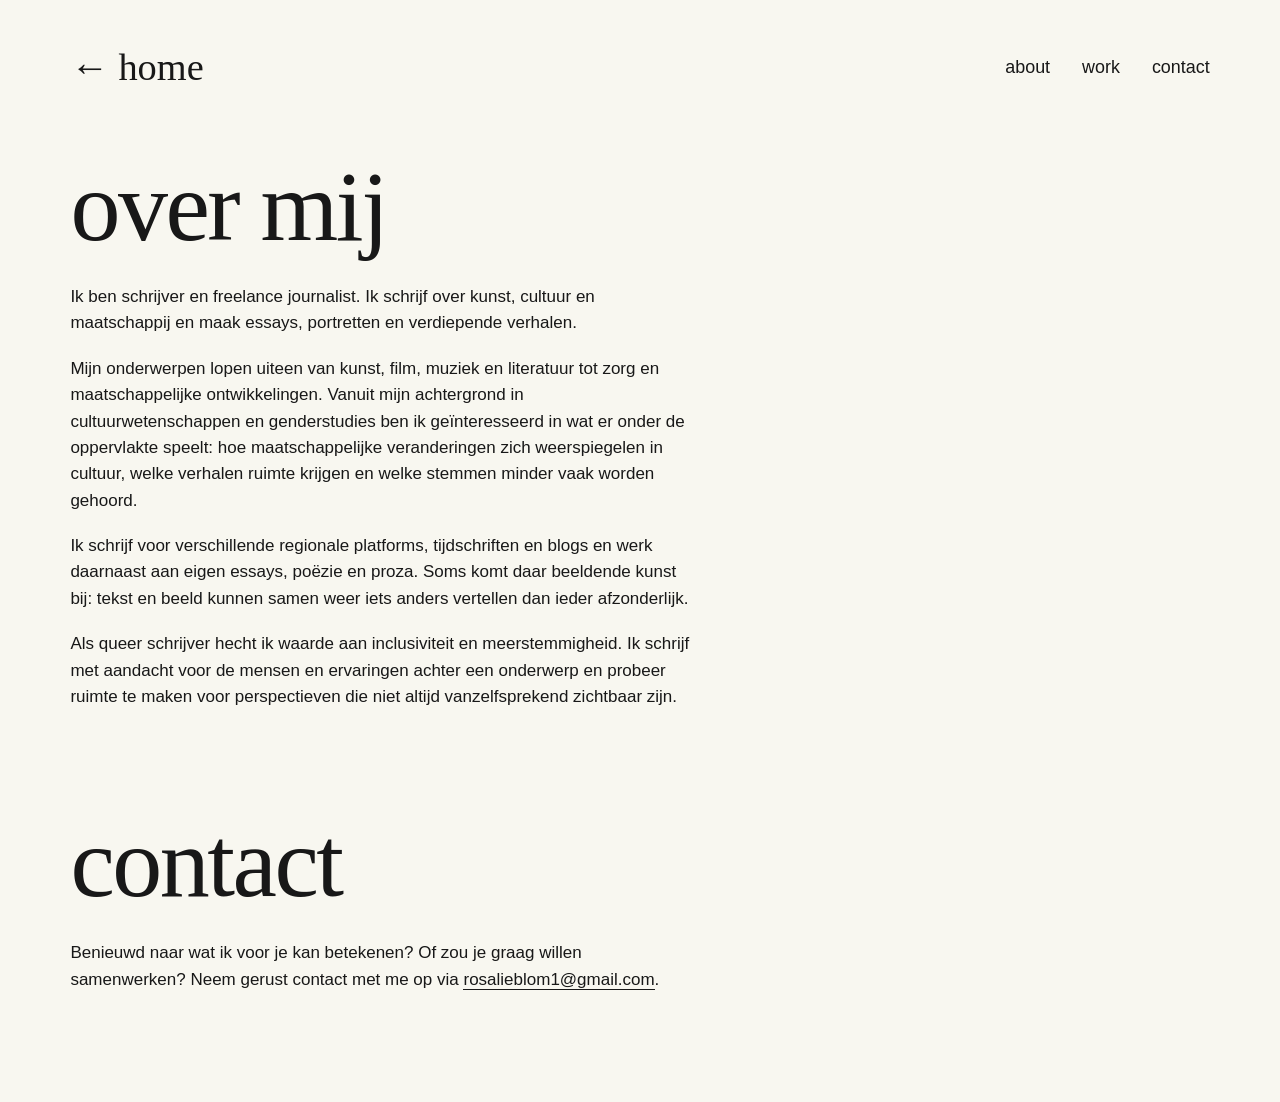
==== about.html @ 25ec0094 "Add portfolio website: landing page with mirroring portrait, about, work carousel and project pages " ====
<!DOCTYPE html>
<html lang="nl">
<head>
    <meta charset="UTF-8">
    <meta
        name="viewport"
        content="width=device-width, initial-scale=1.0"
    >

    <title>About — Rosalie Blom</title>

    <link rel="stylesheet" href="style.css">
</head>

<body class="about-page">

    <header class="page-header">

        <a href="index.html" class="back-link">
            ← home
        </a>

        <nav class="work-nav">
            <a href="about.html">about</a>
            <a href="work.html">work</a>
            <a href="about.html#contact">contact</a>
        </nav>

    </header>


    <main class="about-main">

        <section class="about-section" id="about">

            <h1>over mij</h1>

            <div class="about-text">
                <p>
                    Ik ben schrijver en freelance journalist. Ik schrijf over
                    kunst, cultuur en maatschappij en maak essays, portretten
                    en verdiepende verhalen.
                </p>

                <p>
                    Mijn onderwerpen lopen uiteen van kunst, film, muziek en
                    literatuur tot zorg en maatschappelijke ontwikkelingen.
                    Vanuit mijn achtergrond in cultuurwetenschappen en
                    genderstudies ben ik geïnteresseerd in wat er onder de
                    oppervlakte speelt: hoe maatschappelijke veranderingen zich
                    weerspiegelen in cultuur, welke verhalen ruimte krijgen en
                    welke stemmen minder vaak worden gehoord.
                </p>

                <p>
                    Ik schrijf voor verschillende regionale platforms,
                    tijdschriften en blogs en werk daarnaast aan eigen essays,
                    poëzie en proza. Soms komt daar beeldende kunst bij: tekst
                    en beeld kunnen samen weer iets anders vertellen dan ieder
                    afzonderlijk.
                </p>

                <p>
                    Als queer schrijver hecht ik waarde aan inclusiviteit en
                    meerstemmigheid. Ik schrijf met aandacht voor de mensen en
                    ervaringen achter een onderwerp en probeer ruimte te maken
                    voor perspectieven die niet altijd vanzelfsprekend zichtbaar
                    zijn.
                </p>
            </div>

        </section>


        <section class="about-section" id="contact">

            <h1>contact</h1>

            <div class="about-text">
                <p>
                    Benieuwd naar wat ik voor je kan betekenen? Of zou je graag
                    willen samenwerken? Neem gerust contact met me op via
                    <a
                        class="text-link"
                        href="mailto:rosalieblom1@gmail.com"
                    >rosalieblom1@gmail.com</a>.
                </p>
            </div>

        </section>

    </main>

</body>
</html>
---- style.css ----
@font-face {
    font-family: "Bristol";
    src: url("Bristol.woff2") format("woff2");
    font-weight: normal;
    font-style: normal;
}


:root {
    --charcoal: #181818;
    --off-white: #f8f7f0;
}


* {
    box-sizing: border-box;
}


html,
body {
    margin: 0;
    padding: 0;

    width: 100%;
    min-height: 100%;

    background: var(--off-white);
    color: var(--charcoal);

    font-family:
        "Helvetica Neue",
        Helvetica,
        Arial,
        sans-serif;
}


a {
    color: inherit;
    text-decoration: none;
}


/* =====================================================
   HOMEPAGE
===================================================== */

.home-page {
    width: 100%;
    height: 100vh;
    height: 100svh;

    overflow: hidden;
}


.hero {
    position: relative;

    width: 100%;
    height: 100%;
}


/* ---------- TITLE ---------- */

.title-area {
    position: absolute;

    top: 19%;
    left: 5.5%;

    width: 90%;

    z-index: 3;
}


h1 {
    margin: 0;

    font-family: "Bristol", Georgia, serif;
    font-size: clamp(45px, 6.7vw, 75px);
    font-weight: normal;

    line-height: 0.9;
    letter-spacing: -0.025em;

    white-space: nowrap;
}


.subtitle {
    position: absolute;

    left: 54.5%;
    top: 105px;

    margin: 0;

    font-family:
        "Helvetica Neue",
        Helvetica,
        Arial,
        sans-serif;

    font-size: clamp(14px, 1.35vw, 17px);
    font-weight: 500;

    white-space: nowrap;
}


/* ---------- PORTRAIT ---------- */

.portrait-container {
    position: absolute;

    left: 50%;
    bottom: 0;

    height: 66vh;
    height: 66svh;

    transform: translateX(-50%);

    z-index: 2;

    cursor: crosshair;
}


.portrait-container img {
    display: block;

    height: 100%;
    width: auto;

    transform: scaleX(1);
    transform-origin: center;

    transition:
        transform 0.2s ease;

    user-select: none;
    -webkit-user-drag: none;
}


/* ---------- NAV ---------- */

.main-nav {
    position: absolute;

    left: 5.5%;
    bottom: 6%;

    z-index: 4;

    display: flex;
    gap: 3.5vw;
}


.main-nav a,
.work-nav a {
    font-size: clamp(14px, 1.4vw, 18px);
    font-weight: 500;

    transition: opacity 0.2s ease;
}


.main-nav a:hover,
.work-nav a:hover {
    opacity: 0.45;
}


/* =====================================================
   WORK PAGE
===================================================== */

.work-page {
    height: 100vh;
    height: 100svh;

    overflow: hidden;
}


/* ---------- HEADER ---------- */

.page-header {
    position: absolute;

    top: 5%;
    left: 5.5%;
    right: 5.5%;

    z-index: 10;

    display: flex;
    justify-content: space-between;
    align-items: center;
}


.back-link {
    font-family: "Bristol", Georgia, serif;

    font-size: clamp(25px, 3vw, 40px);
}


.work-nav {
    display: flex;
    gap: 2.5vw;
}


/* ---------- WORK ---------- */

.work-main {
    width: 100%;
    height: 100%;

    display: flex;
    flex-direction: column;

    padding-top: 14vh;
}


.work-intro {
    padding-left: 5.5%;

    flex-shrink: 0;
}


.work-intro h1 {
    font-size: clamp(55px, 8vw, 100px);
}


/* ---------- CAROUSEL ---------- */

.carousel-wrapper {
    position: relative;

    flex: 1;

    min-height: 0;

    display: flex;
    align-items: center;

    padding: 0 6vw;
}


.carousel {
    width: 100%;
    height: 65vh;

    display: flex;
    align-items: center;

    gap: 2vw;

    overflow-x: auto;
    overflow-y: hidden;

    scroll-behavior: smooth;

    scrollbar-width: none;

    cursor: grab;
}


.carousel::-webkit-scrollbar {
    display: none;
}


.carousel:active {
    cursor: grabbing;
}


/* ---------- CARDS ---------- */

.project-card {
    flex: 0 0 28vw;

    height: 52vh;

    display: flex;
    flex-direction: column;

    transition:
        transform 0.4s ease;
}


.project-image {
    width: 100%;
    height: 40vh;

    overflow: hidden;

    transition:
        height 0.4s ease,
        transform 0.4s ease;
}


.project-image img {
    width: 100%;
    height: 100%;

    object-fit: cover;

    display: block;
}


/* ---------- TEXT UNDER IMAGE ---------- */

.project-info {
    padding-top: 1.2rem;

    transition:
        opacity 0.3s ease,
        transform 0.3s ease;
}


.project-info h2 {
    margin: 0 0 0.4rem;

    font-size: 18px;
    font-weight: 500;
}


.project-info p {
    margin: 0;

    max-width: 28rem;

    font-size: 14px;
    line-height: 1.35;
}


/* ---------- HOVER ---------- */

/*
   When hovering a project:
   - image becomes smaller
   - text disappears
*/

.project-card:hover .project-image {
    height: 31vh;
}


.project-card:hover .project-info {
    opacity: 0;

    transform: translateY(10px);
}


/* ---------- ARROWS ---------- */

.carousel-button {
    position: absolute;

    top: 50%;
    transform: translateY(-50%);

    z-index: 5;

    width: 42px;
    height: 42px;

    border: none;

    background: transparent;

    color: var(--charcoal);

    font-size: 28px;

    cursor: pointer;

    transition: opacity 0.2s ease;
}


.carousel-button:hover {
    opacity: 0.4;
}


.previous {
    left: 1.5vw;
}


.next {
    right: 1.5vw;
}


/* =====================================================
   PROJECT PAGE
===================================================== */

.project-page {
    min-height: 100vh;
    overflow-x: hidden;
}


.project-main {
    width: 100%;
    min-height: 100vh;

    display: grid;

    grid-template-columns: 55% 45%;

    align-items: center;

    padding: 12vh 5.5vw 7vh;
}


.project-large-image {
    width: 90%;
    height: 70vh;

    overflow: hidden;
}


.project-large-image img {
    width: 100%;
    height: 100%;

    object-fit: cover;
}


.project-text {
    max-width: 480px;

    padding-right: 5vw;
}


.project-category {
    margin: 0 0 1.5rem;

    font-size: 12px;
    letter-spacing: 0.08em;
}


.project-text h1 {
    margin-bottom: 2rem;

    font-size: clamp(45px, 5vw, 70px);

    white-space: normal;
}


.project-text > p:not(.project-category) {
    font-size: 17px;
    line-height: 1.5;
}


.project-link {
    display: inline-block;

    margin-top: 2rem;

    padding: 12px 20px;

    border: 1px solid var(--charcoal);

    font-size: 14px;

    transition:
        background 0.2s ease,
        color 0.2s ease;
}


.project-link:hover {
    background: var(--charcoal);
    color: var(--off-white);
}


.project-subtitle {
    margin: 0 0 1.2rem;

    font-size: 19px;
    font-weight: 500;
    line-height: 1.35;
}


/* =====================================================
   ABOUT PAGE
===================================================== */

.about-main {
    max-width: 760px;

    padding: 18vh 5.5vw 10vh;
}


.about-section + .about-section {
    margin-top: 12vh;
}


.about-section h1 {
    margin-bottom: 2rem;

    font-size: clamp(55px, 8vw, 100px);
}


.about-text p {
    margin: 0 0 1.2rem;

    font-size: 17px;
    line-height: 1.55;
}


.text-link {
    border-bottom: 1px solid var(--charcoal);

    transition: opacity 0.2s ease;
}


.text-link:hover {
    opacity: 0.45;
}


/* =====================================================
   IMAGE PLACEHOLDER
   (shown when a project has no picture yet)
===================================================== */

.image-placeholder {
    width: 100%;
    height: 100%;

    display: flex;
    align-items: center;
    justify-content: center;

    padding: 1rem;

    background: #e9e6d6;

    font-family: "Bristol", Georgia, serif;
    font-size: clamp(24px, 3vw, 40px);
    text-align: center;
}


/* =====================================================
   MOBILE
===================================================== */

@media (max-width: 600px) {

    /* ---------- HOME ---------- */

    .home-page {
        height: 100svh;
    }


    .title-area {
        top: 8%;
        left: 6%;
        width: 88%;
    }


    .title-area h1 {
        font-size: 14vw;
        line-height: 0.88;

        white-space: normal;
    }


    .subtitle {
        position: relative;

        left: auto;
        top: auto;

        margin-top: 24px;

        font-size: 15px;

        white-space: normal;
    }


    .portrait-container {
        height: 58svh;
        bottom: 7svh;
    }


    /* soft fade so the trousers do not end in a hard edge */
    .portrait-container img {
        -webkit-mask-image: linear-gradient(to bottom, #000 82%, transparent);
        mask-image: linear-gradient(to bottom, #000 82%, transparent);
    }


    .main-nav {
        left: 6%;
        right: 6%;
        bottom: 3.5%;

        justify-content: space-between;

        gap: 0;
    }


    /* ---------- WORK ---------- */

    .work-page {
        height: 100svh;
    }


    .page-header {
        top: 4%;
        left: 6%;
        right: 6%;
    }


    .back-link {
        font-size: 24px;
    }


    .work-nav {
        gap: 5vw;
    }


    .work-nav a {
        font-size: 14px;
    }


    .work-main {
        padding-top: 13vh;
    }


    .work-intro {
        padding-left: 6%;
    }


    .work-intro h1 {
        font-size: 16vw;
    }


    .carousel-wrapper {
        padding: 0 6vw;
    }


    .carousel {
        height: 65vh;

        gap: 6vw;
    }


    .project-card {
        flex: 0 0 76vw;

        height: 50vh;
    }


    .project-image {
        height: 38vh;
    }


    /*
       No hover behaviour on touch screens.
       The text stays visible so the user knows
       what they are clicking.
    */

    .project-card:hover .project-image {
        height: 38vh;
    }


    .project-card:hover .project-info {
        opacity: 1;
        transform: none;
    }


    .carousel-button {
        display: none;
    }


    /* ---------- ABOUT ---------- */

    .about-main {
        padding: 15vh 6vw 8vh;
    }


    .about-section h1 {
        font-size: 16vw;
    }


    .about-text p {
        font-size: 15px;
    }


    /* ---------- PROJECT ---------- */

    .project-page {
        height: 100svh;

        overflow: auto;
    }


    .project-main {
        min-height: 100svh;

        display: flex;
        flex-direction: column;

        align-items: flex-start;

        padding: 15vh 6vw 8vh;
    }


    .project-large-image {
        width: 100%;
        height: 43vh;
    }


    .project-text {
        padding: 2rem 0 0;

        max-width: none;
    }


    .project-text h1 {
        font-size: 13vw;

        margin-bottom: 1.2rem;
    }


    .project-text > p:not(.project-category) {
        font-size: 15px;
    }

}
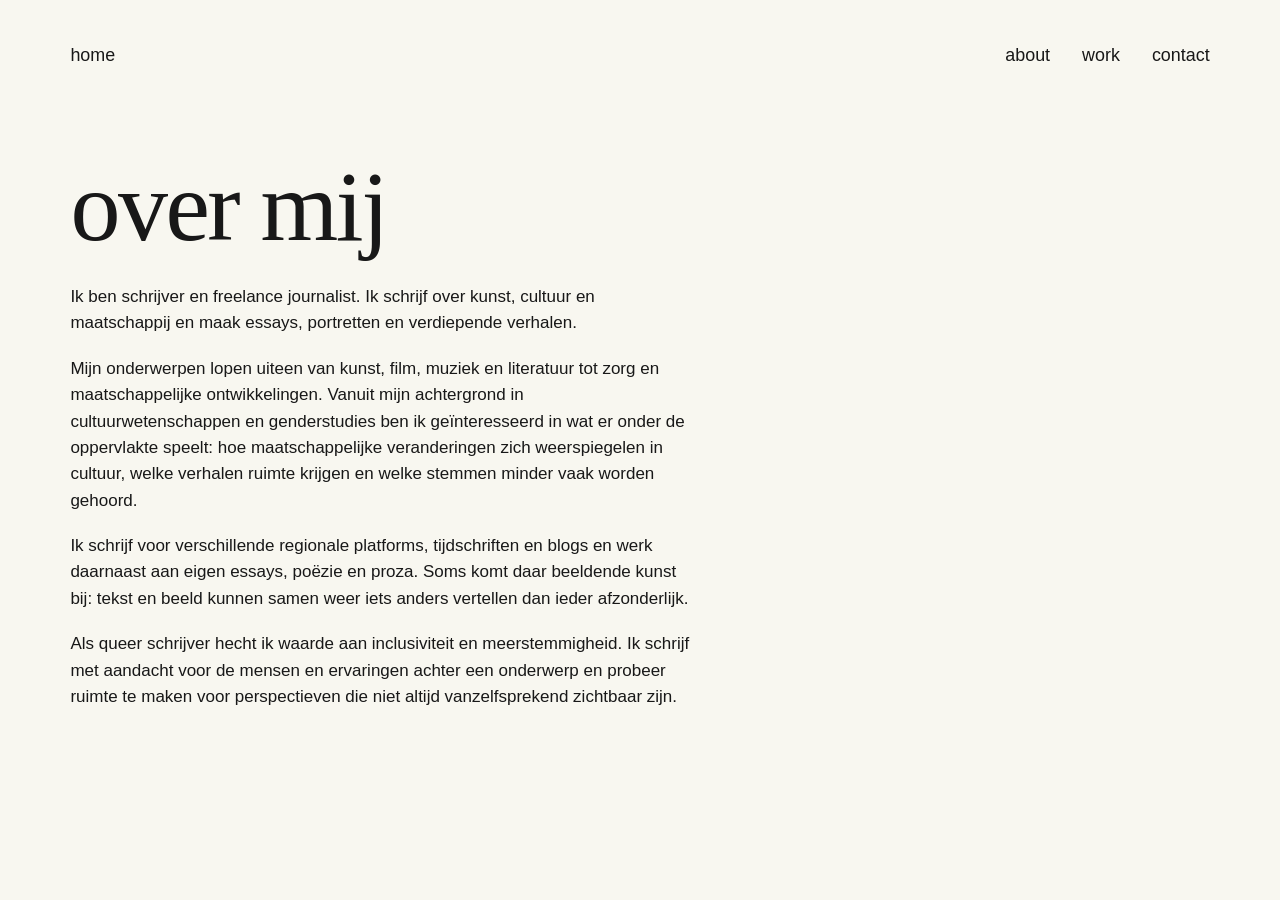
==== commit 40fb4760: "Add contact page, plain home link, endless carousel and type labels Co-Authored-By: Claude Sonnet 5." ====
--- a/about.html
+++ b/about.html
@@ -16,14 +16,12 @@
 
     <header class="page-header">
 
-        <a href="index.html" class="back-link">
-            ← home
-        </a>
+        <a href="index.html" class="home-link">home</a>
 
         <nav class="work-nav">
             <a href="about.html">about</a>
             <a href="work.html">work</a>
-            <a href="about.html#contact">contact</a>
+            <a href="contact.html">contact</a>
         </nav>
 
     </header>
@@ -71,24 +69,6 @@
 
         </section>
 
-
-        <section class="about-section" id="contact">
-
-            <h1>contact</h1>
-
-            <div class="about-text">
-                <p>
-                    Benieuwd naar wat ik voor je kan betekenen? Of zou je graag
-                    willen samenwerken? Neem gerust contact met me op via
-                    <a
-                        class="text-link"
-                        href="mailto:rosalieblom1@gmail.com"
-                    >rosalieblom1@gmail.com</a>.
-                </p>
-            </div>
-
-        </section>
-
     </main>
 
 </body>
--- a/style.css
+++ b/style.css
@@ -164,7 +164,8 @@
 
 
 .main-nav a,
-.work-nav a {
+.work-nav a,
+.home-link {
     font-size: clamp(14px, 1.4vw, 18px);
     font-weight: 500;
 
@@ -173,7 +174,8 @@
 
 
 .main-nav a:hover,
-.work-nav a:hover {
+.work-nav a:hover,
+.home-link:hover {
     opacity: 0.45;
 }
 
@@ -307,6 +309,8 @@
 
 
 .project-image {
+    position: relative;
+
     width: 100%;
     height: 40vh;
 
@@ -325,6 +329,32 @@
     object-fit: cover;
 
     display: block;
+}
+
+
+/* ---------- LABEL ---------- */
+
+.project-label {
+    position: absolute;
+
+    top: 12px;
+    left: 12px;
+
+    z-index: 2;
+
+    padding: 4px 10px;
+
+    background: var(--off-white);
+    color: var(--charcoal);
+
+    font-size: 12px;
+    letter-spacing: 0.04em;
+    line-height: 1.3;
+}
+
+
+.project-large-image {
+    position: relative;
 }
 
 
